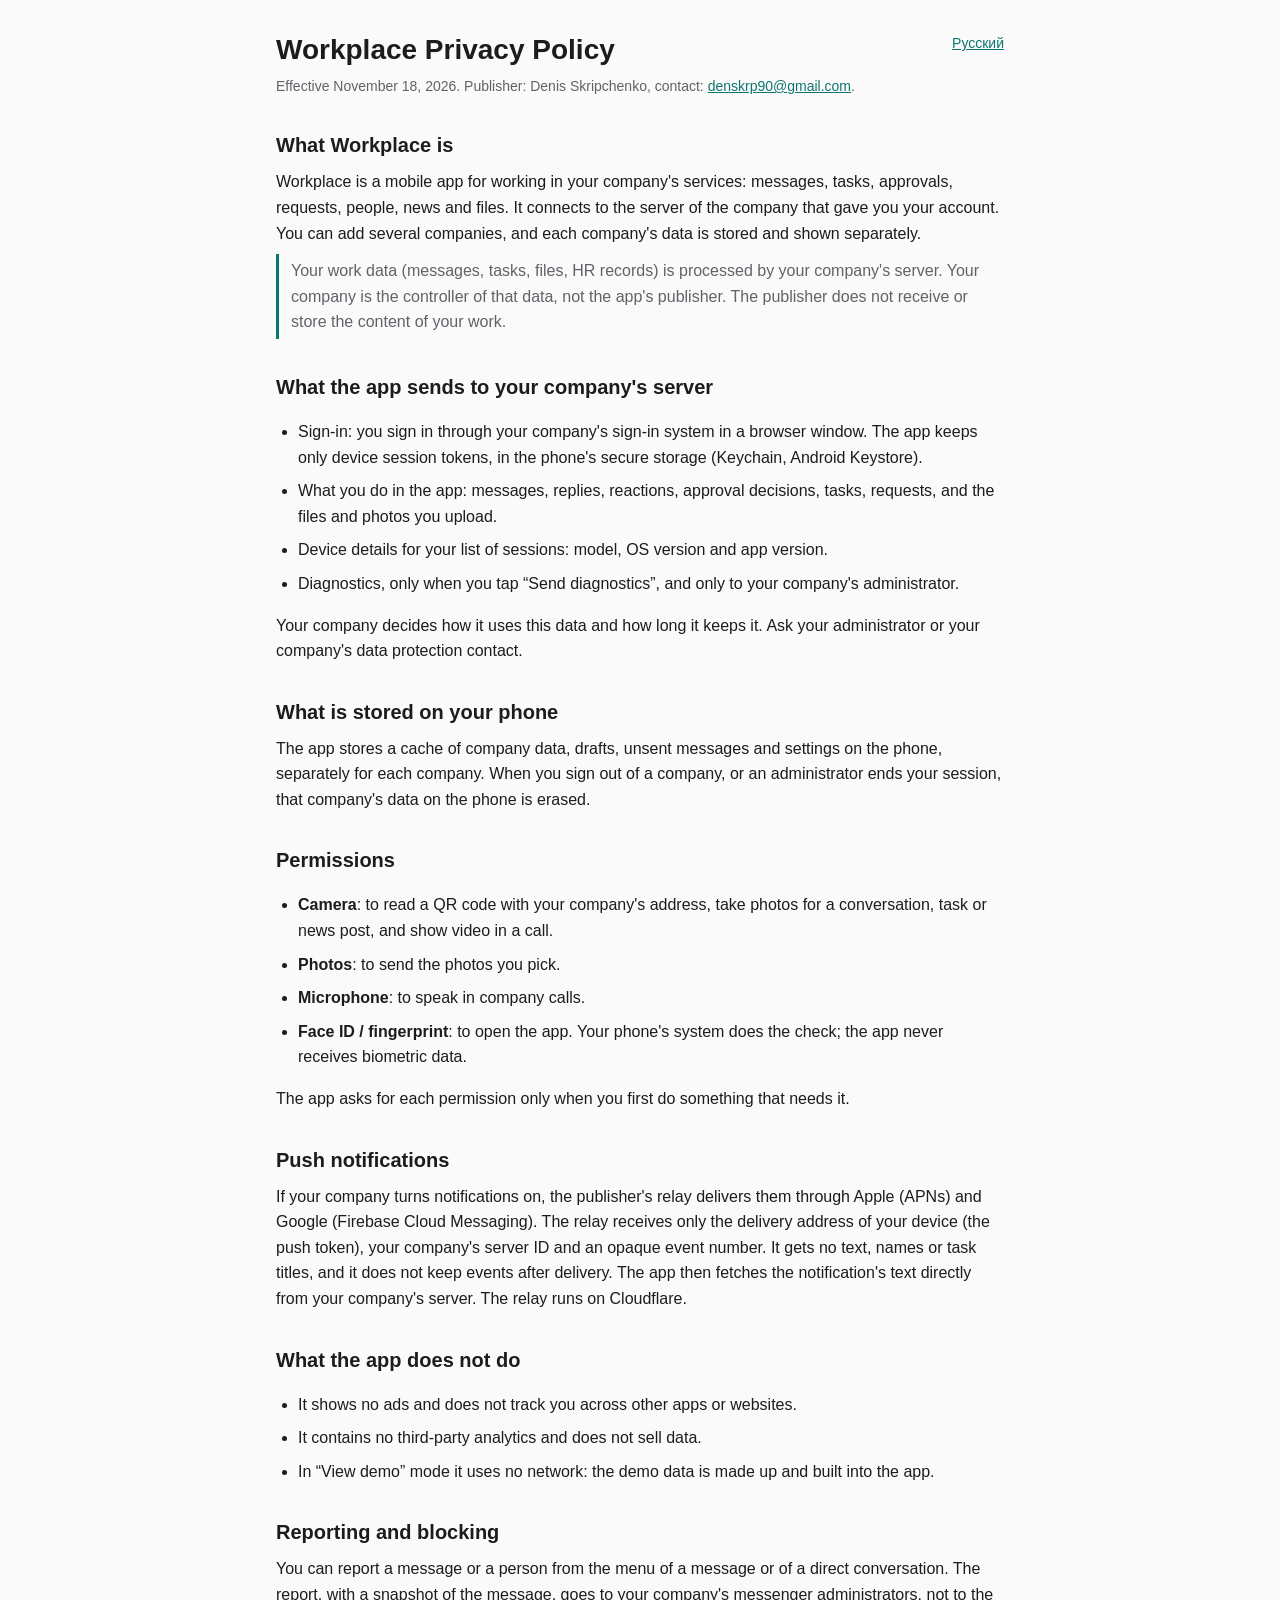
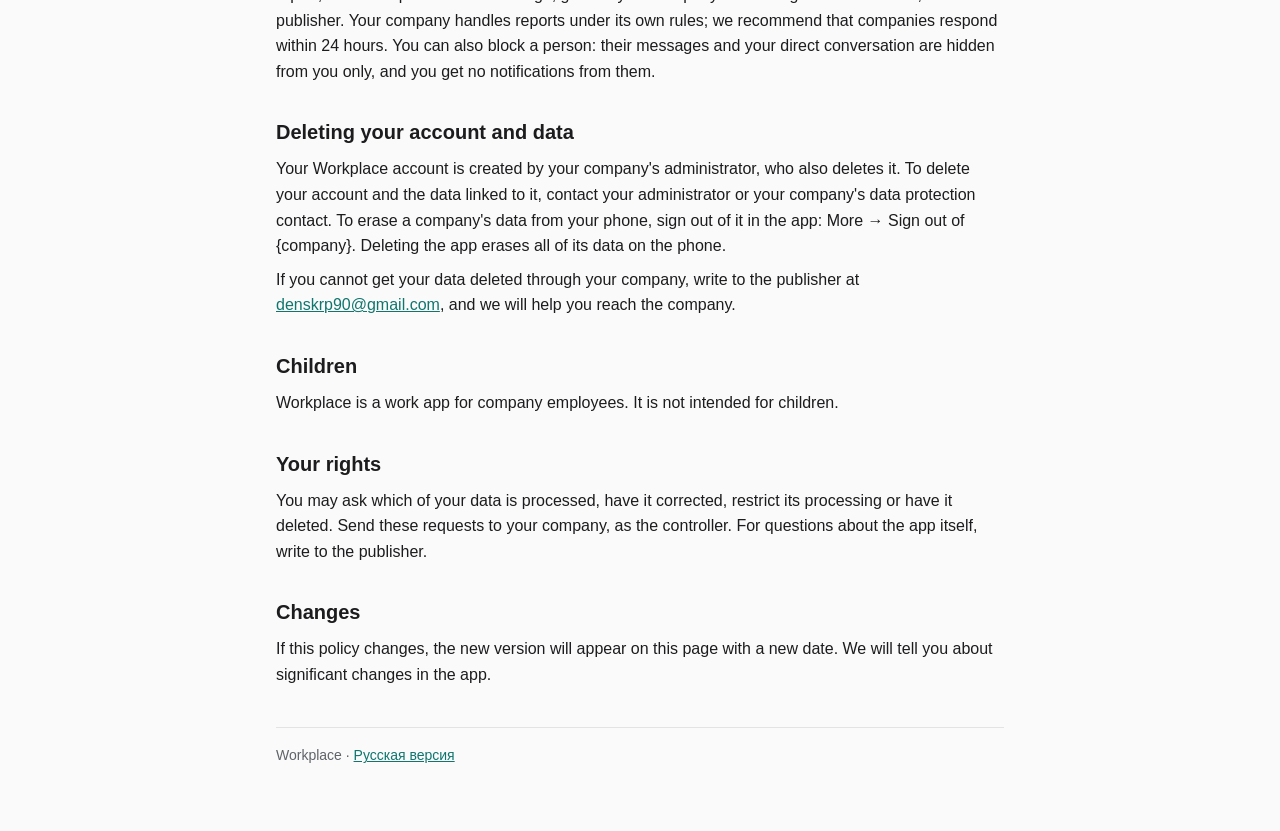
==== workplace/privacy/en/index.html @ c26dedd6 "Workplace: privacy policy (ru, en) and support page Co-Authored-By: Claude Opus 5.5 <noreply@anthrop" ====
<!doctype html>
<html lang="en">
<head>
<meta charset="utf-8">
<meta name="viewport" content="width=device-width, initial-scale=1">
<title>Workplace — Privacy Policy</title>
<link rel="stylesheet" href="../../../style.css">
</head>
<body>
<main>
<a class="lang" href="../">Русский</a>
<h1>Workplace Privacy Policy</h1>
<p class="meta">Effective November 18, 2026. Publisher: Denis Skripchenko, contact: <a href="mailto:denskrp90@gmail.com">denskrp90@gmail.com</a>.</p>

<h2 id="what">What Workplace is</h2>
<p>Workplace is a mobile app for working in your company's services: messages, tasks, approvals, requests, people, news and files. It connects to the server of the company that gave you your account. You can add several companies, and each company's data is stored and shown separately.</p>
<p class="note">Your work data (messages, tasks, files, HR records) is processed by your company's server. Your company is the controller of that data, not the app's publisher. The publisher does not receive or store the content of your work.</p>

<h2 id="server">What the app sends to your company's server</h2>
<ul>
<li>Sign-in: you sign in through your company's sign-in system in a browser window. The app keeps only device session tokens, in the phone's secure storage (Keychain, Android Keystore).</li>
<li>What you do in the app: messages, replies, reactions, approval decisions, tasks, requests, and the files and photos you upload.</li>
<li>Device details for your list of sessions: model, OS version and app version.</li>
<li>Diagnostics, only when you tap “Send diagnostics”, and only to your company's administrator.</li>
</ul>
<p>Your company decides how it uses this data and how long it keeps it. Ask your administrator or your company's data protection contact.</p>

<h2 id="device">What is stored on your phone</h2>
<p>The app stores a cache of company data, drafts, unsent messages and settings on the phone, separately for each company. When you sign out of a company, or an administrator ends your session, that company's data on the phone is erased.</p>

<h2 id="permissions">Permissions</h2>
<ul>
<li><b>Camera</b>: to read a QR code with your company's address, take photos for a conversation, task or news post, and show video in a call.</li>
<li><b>Photos</b>: to send the photos you pick.</li>
<li><b>Microphone</b>: to speak in company calls.</li>
<li><b>Face ID / fingerprint</b>: to open the app. Your phone's system does the check; the app never receives biometric data.</li>
</ul>
<p>The app asks for each permission only when you first do something that needs it.</p>

<h2 id="push">Push notifications</h2>
<p>If your company turns notifications on, the publisher's relay delivers them through Apple (APNs) and Google (Firebase Cloud Messaging). The relay receives only the delivery address of your device (the push token), your company's server ID and an opaque event number. It gets no text, names or task titles, and it does not keep events after delivery. The app then fetches the notification's text directly from your company's server. The relay runs on Cloudflare.</p>

<h2 id="none">What the app does not do</h2>
<ul>
<li>It shows no ads and does not track you across other apps or websites.</li>
<li>It contains no third-party analytics and does not sell data.</li>
<li>In “View demo” mode it uses no network: the demo data is made up and built into the app.</li>
</ul>

<h2 id="moderation">Reporting and blocking</h2>
<p>You can report a message or a person from the menu of a message or of a direct conversation. The report, with a snapshot of the message, goes to your company's messenger administrators, not to the publisher. Your company handles reports under its own rules; we recommend that companies respond within 24 hours. You can also block a person: their messages and your direct conversation are hidden from you only, and you get no notifications from them.</p>

<h2 id="deletion">Deleting your account and data</h2>
<p>Your Workplace account is created by your company's administrator, who also deletes it. To delete your account and the data linked to it, contact your administrator or your company's data protection contact. To erase a company's data from your phone, sign out of it in the app: More → Sign out of {company}. Deleting the app erases all of its data on the phone.</p>
<p>If you cannot get your data deleted through your company, write to the publisher at <a href="mailto:denskrp90@gmail.com">denskrp90@gmail.com</a>, and we will help you reach the company.</p>

<h2 id="children">Children</h2>
<p>Workplace is a work app for company employees. It is not intended for children.</p>

<h2 id="rights">Your rights</h2>
<p>You may ask which of your data is processed, have it corrected, restrict its processing or have it deleted. Send these requests to your company, as the controller. For questions about the app itself, write to the publisher.</p>

<h2 id="changes">Changes</h2>
<p>If this policy changes, the new version will appear on this page with a new date. We will tell you about significant changes in the app.</p>

<footer>Workplace · <a href="../">Русская версия</a></footer>
</main>
</body>
</html>
---- style.css ----
:root { --bg: #fafafa; --text: #1c1c1e; --muted: #5f6368; --line: #e3e3e6; --accent: #0f766e; color-scheme: light dark; }
@media (prefers-color-scheme: dark) { :root { --bg: #1c1c1e; --text: #f2f2f4; --muted: #a1a1a8; --line: #36363b; --accent: #5eead4; } }
* { box-sizing: border-box; }
body { margin: 0; background: var(--bg); color: var(--text); font: 16px/1.6 Inter, -apple-system, BlinkMacSystemFont, "Segoe UI", Roboto, sans-serif; }
main { max-width: 760px; margin: 0 auto; padding: 32px 16px 64px; }
h1 { font-size: 28px; line-height: 1.25; margin: 0 0 4px; }
h2 { font-size: 20px; margin: 32px 0 8px; }
p, li { margin: 8px 0; }
ul { padding-left: 22px; }
a { color: var(--accent); }
.meta { color: var(--muted); font-size: 14px; margin-bottom: 24px; }
.lang { float: right; font-size: 14px; }
.note { border-left: 3px solid var(--accent); padding: 4px 12px; color: var(--muted); }
footer { border-top: 1px solid var(--line); margin-top: 40px; padding-top: 16px; color: var(--muted); font-size: 14px; }
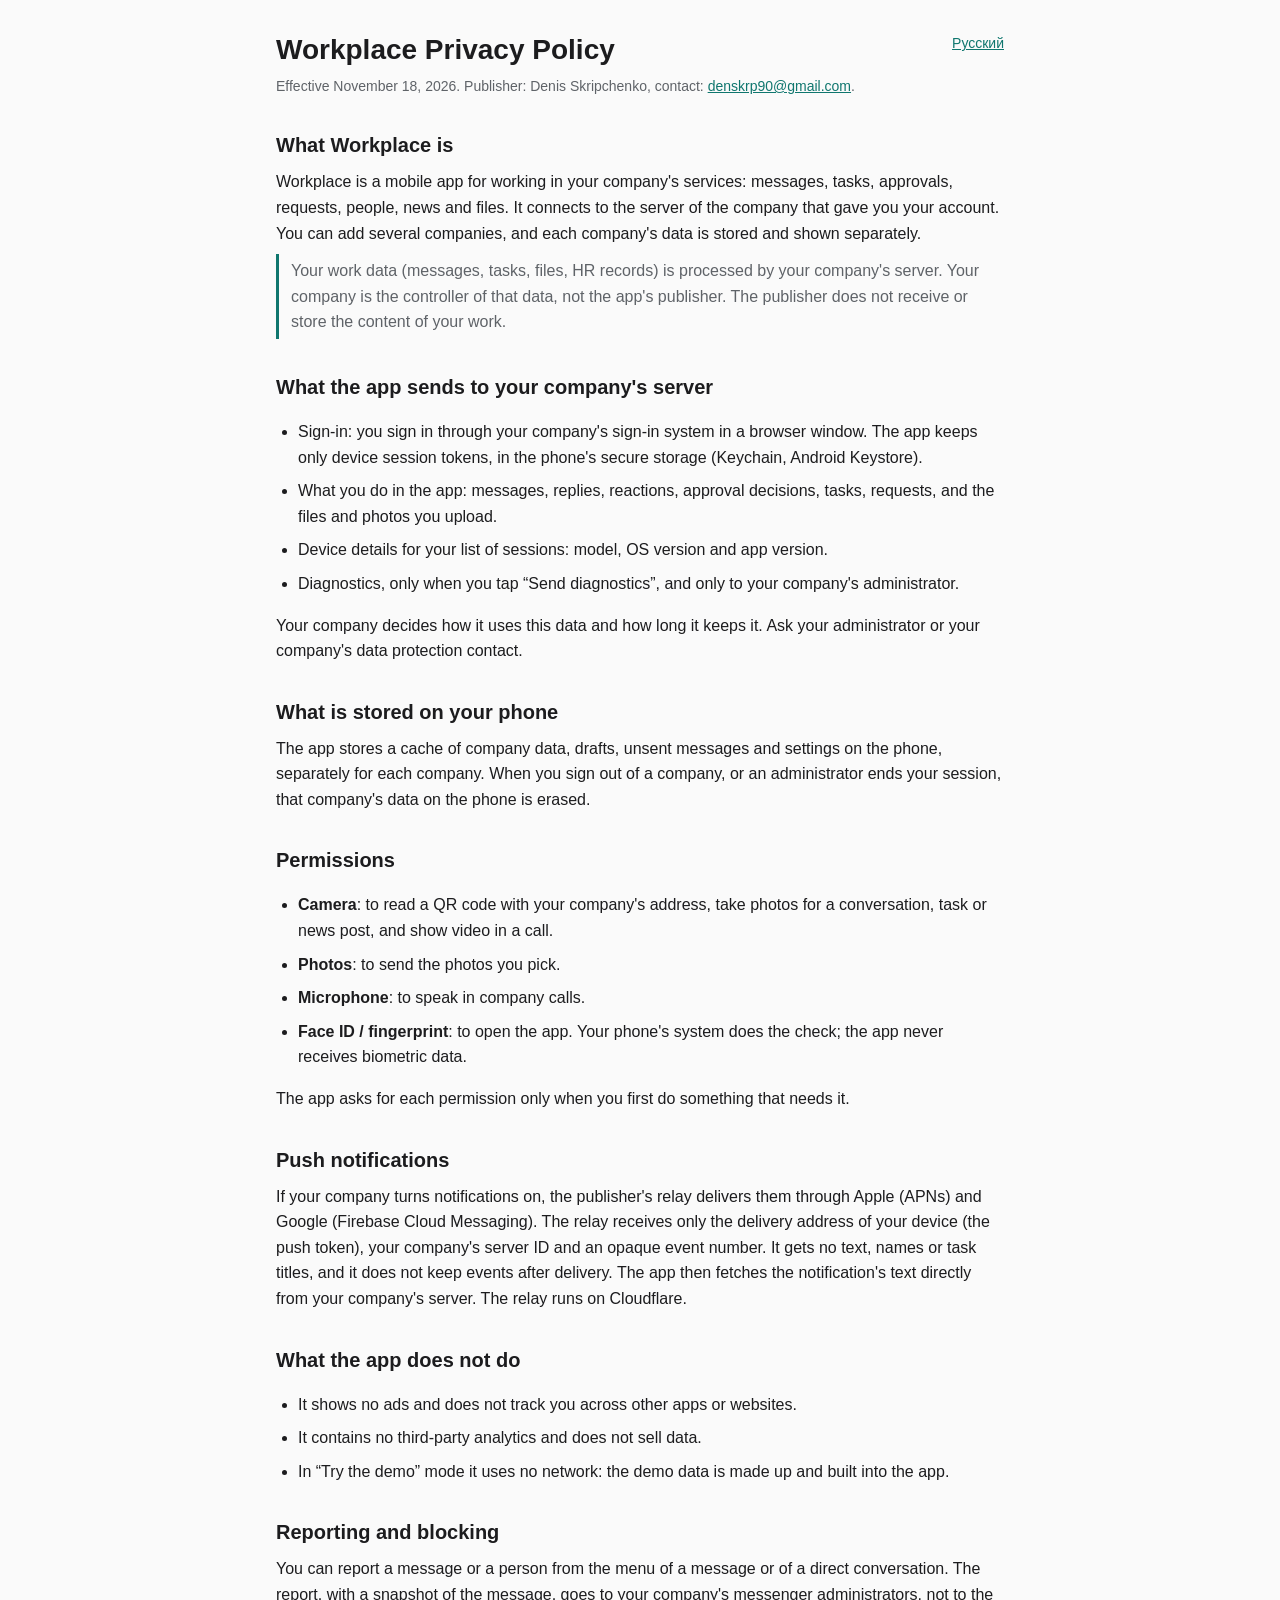
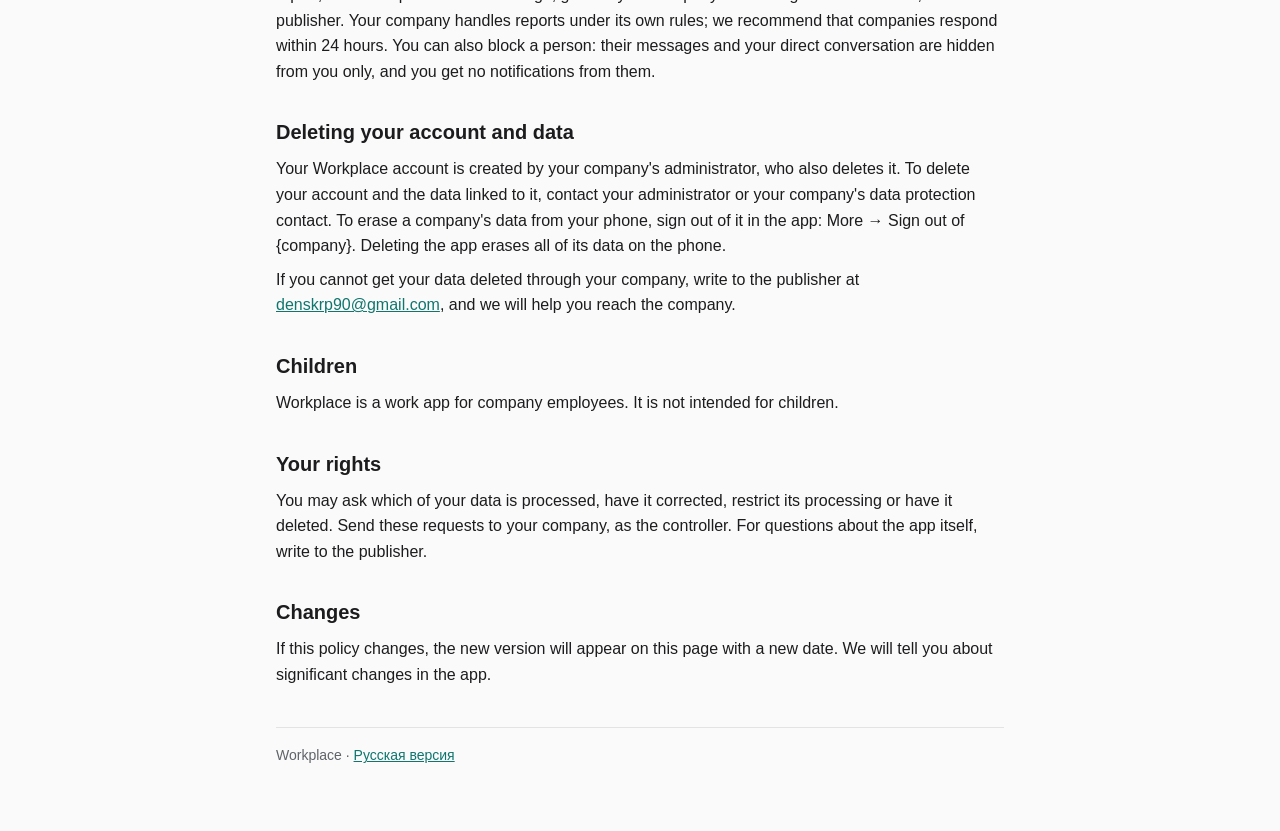
==== commit 78a19c63: "Workplace: the demo button is “Try the demo” Co-Authored-By: Claude Opus 5.5 <noreply@anthropic.com>" ====
--- a/workplace/privacy/en/index.html
+++ b/workplace/privacy/en/index.html
@@ -44,7 +44,7 @@
 <ul>
 <li>It shows no ads and does not track you across other apps or websites.</li>
 <li>It contains no third-party analytics and does not sell data.</li>
-<li>In “View demo” mode it uses no network: the demo data is made up and built into the app.</li>
+<li>In “Try the demo” mode it uses no network: the demo data is made up and built into the app.</li>
 </ul>
 
 <h2 id="moderation">Reporting and blocking</h2>
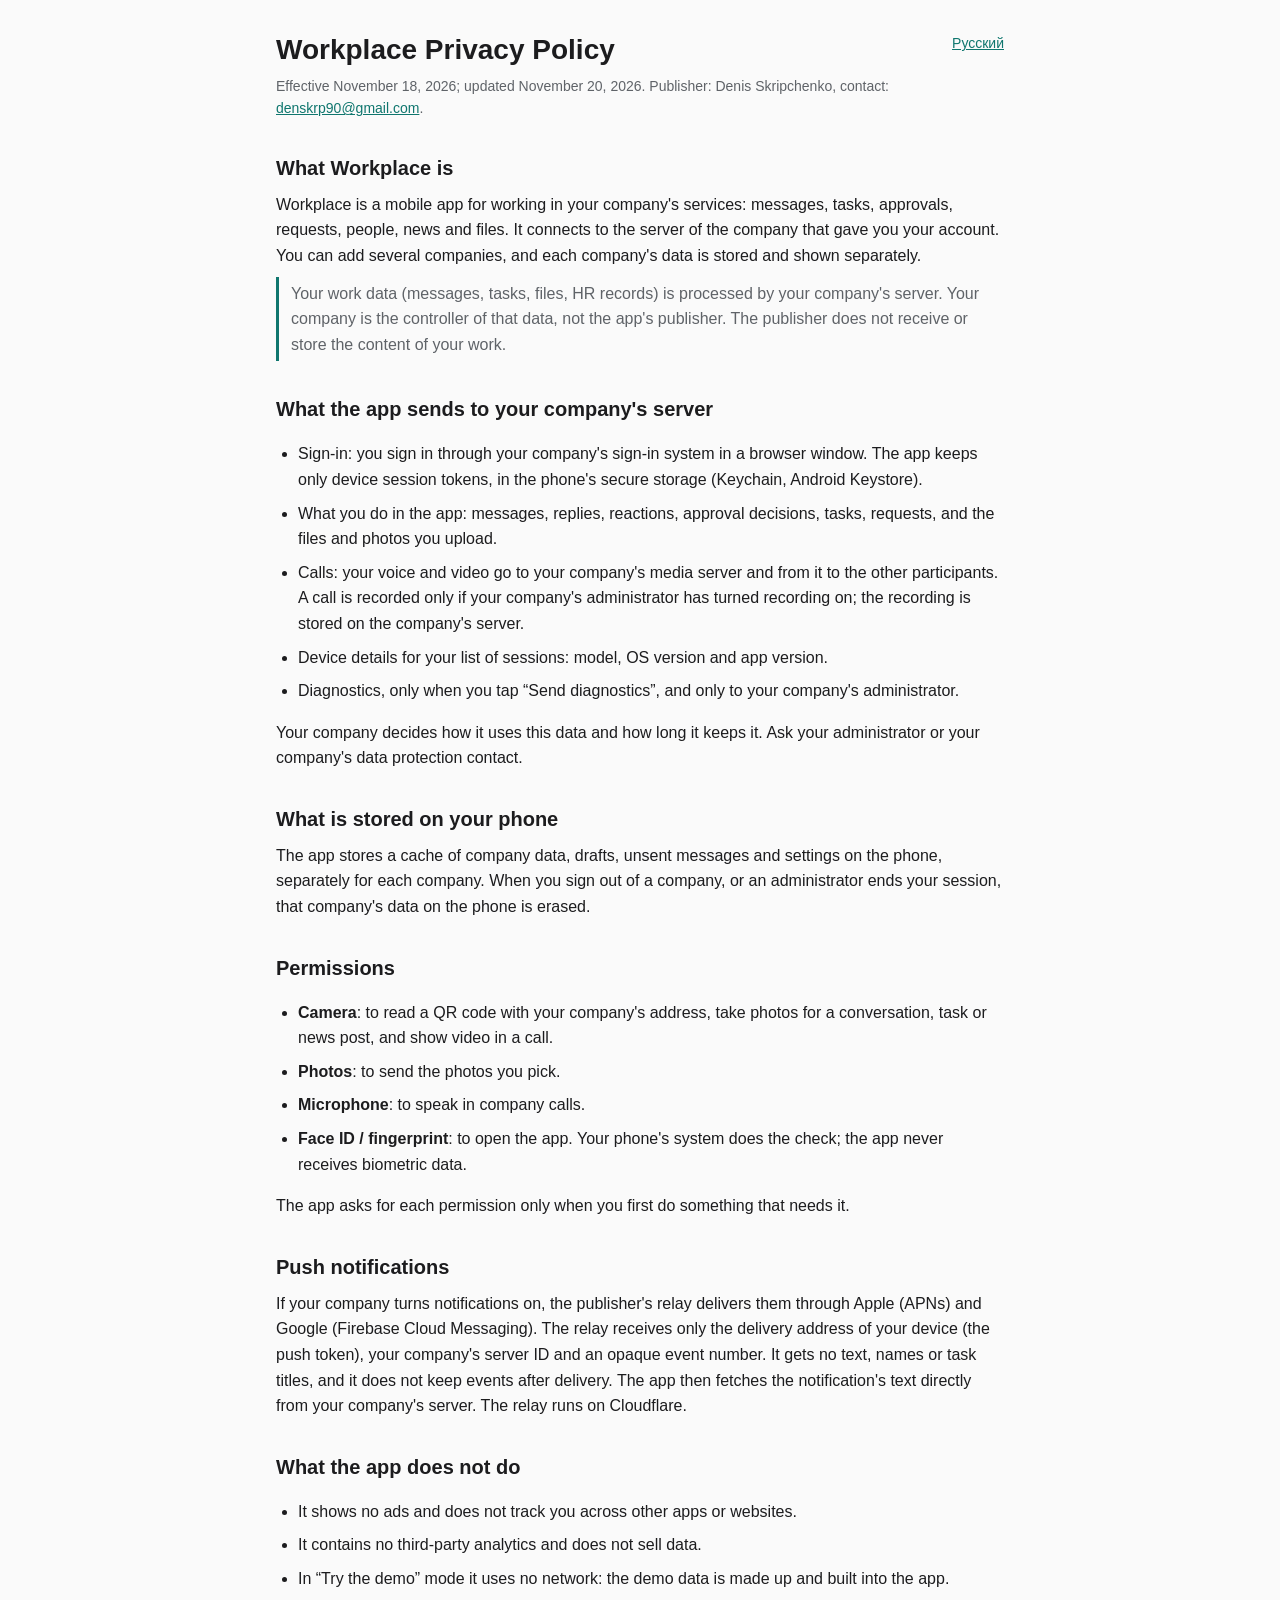
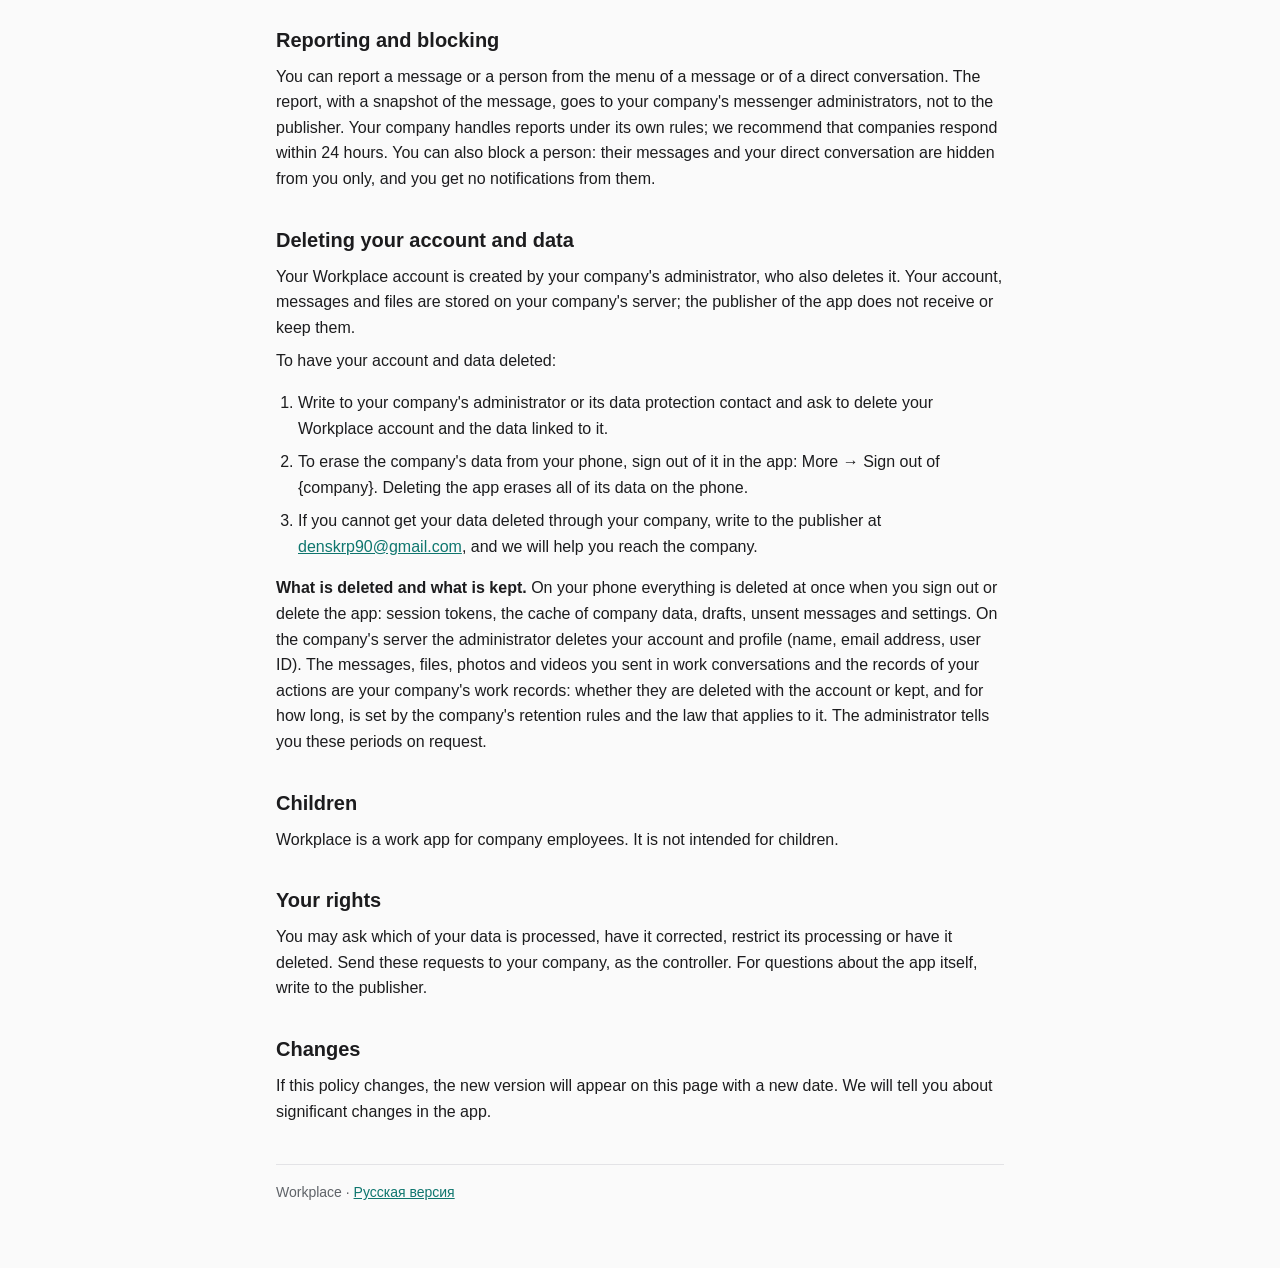
==== commit 38283950: "Workplace privacy policy: deletion in steps, what is deleted and kept, calls and their recording Co-" ====
--- a/workplace/privacy/en/index.html
+++ b/workplace/privacy/en/index.html
@@ -10,7 +10,7 @@
 <main>
 <a class="lang" href="../">Русский</a>
 <h1>Workplace Privacy Policy</h1>
-<p class="meta">Effective November 18, 2026. Publisher: Denis Skripchenko, contact: <a href="mailto:denskrp90@gmail.com">denskrp90@gmail.com</a>.</p>
+<p class="meta">Effective November 18, 2026; updated November 20, 2026. Publisher: Denis Skripchenko, contact: <a href="mailto:denskrp90@gmail.com">denskrp90@gmail.com</a>.</p>
 
 <h2 id="what">What Workplace is</h2>
 <p>Workplace is a mobile app for working in your company's services: messages, tasks, approvals, requests, people, news and files. It connects to the server of the company that gave you your account. You can add several companies, and each company's data is stored and shown separately.</p>
@@ -20,6 +20,7 @@
 <ul>
 <li>Sign-in: you sign in through your company's sign-in system in a browser window. The app keeps only device session tokens, in the phone's secure storage (Keychain, Android Keystore).</li>
 <li>What you do in the app: messages, replies, reactions, approval decisions, tasks, requests, and the files and photos you upload.</li>
+<li>Calls: your voice and video go to your company's media server and from it to the other participants. A call is recorded only if your company's administrator has turned recording on; the recording is stored on the company's server.</li>
 <li>Device details for your list of sessions: model, OS version and app version.</li>
 <li>Diagnostics, only when you tap “Send diagnostics”, and only to your company's administrator.</li>
 </ul>
@@ -51,8 +52,14 @@
 <p>You can report a message or a person from the menu of a message or of a direct conversation. The report, with a snapshot of the message, goes to your company's messenger administrators, not to the publisher. Your company handles reports under its own rules; we recommend that companies respond within 24 hours. You can also block a person: their messages and your direct conversation are hidden from you only, and you get no notifications from them.</p>
 
 <h2 id="deletion">Deleting your account and data</h2>
-<p>Your Workplace account is created by your company's administrator, who also deletes it. To delete your account and the data linked to it, contact your administrator or your company's data protection contact. To erase a company's data from your phone, sign out of it in the app: More → Sign out of {company}. Deleting the app erases all of its data on the phone.</p>
-<p>If you cannot get your data deleted through your company, write to the publisher at <a href="mailto:denskrp90@gmail.com">denskrp90@gmail.com</a>, and we will help you reach the company.</p>
+<p>Your Workplace account is created by your company's administrator, who also deletes it. Your account, messages and files are stored on your company's server; the publisher of the app does not receive or keep them.</p>
+<p>To have your account and data deleted:</p>
+<ol>
+<li>Write to your company's administrator or its data protection contact and ask to delete your Workplace account and the data linked to it.</li>
+<li>To erase the company's data from your phone, sign out of it in the app: More → Sign out of {company}. Deleting the app erases all of its data on the phone.</li>
+<li>If you cannot get your data deleted through your company, write to the publisher at <a href="mailto:denskrp90@gmail.com">denskrp90@gmail.com</a>, and we will help you reach the company.</li>
+</ol>
+<p><strong>What is deleted and what is kept.</strong> On your phone everything is deleted at once when you sign out or delete the app: session tokens, the cache of company data, drafts, unsent messages and settings. On the company's server the administrator deletes your account and profile (name, email address, user ID). The messages, files, photos and videos you sent in work conversations and the records of your actions are your company's work records: whether they are deleted with the account or kept, and for how long, is set by the company's retention rules and the law that applies to it. The administrator tells you these periods on request.</p>
 
 <h2 id="children">Children</h2>
 <p>Workplace is a work app for company employees. It is not intended for children.</p>
--- a/style.css
+++ b/style.css
@@ -6,7 +6,7 @@
 h1 { font-size: 28px; line-height: 1.25; margin: 0 0 4px; }
 h2 { font-size: 20px; margin: 32px 0 8px; }
 p, li { margin: 8px 0; }
-ul { padding-left: 22px; }
+ul, ol { padding-left: 22px; }
 a { color: var(--accent); }
 .meta { color: var(--muted); font-size: 14px; margin-bottom: 24px; }
 .lang { float: right; font-size: 14px; }
